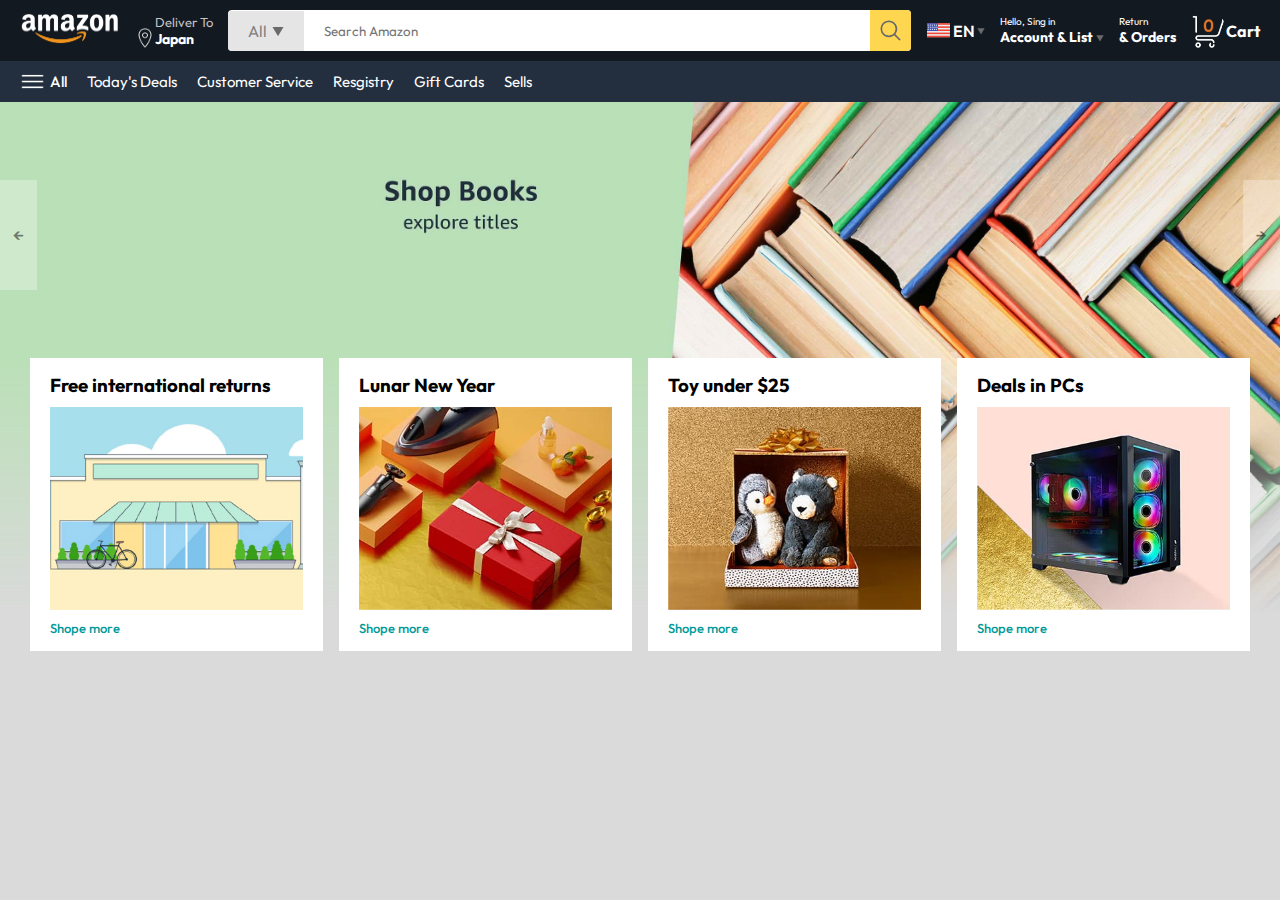
==== index.html @ f93e12a4 "begin" ====
<!DOCTYPE html>
<html lang="en">
<head>
    <meta charset="UTF-8">
    <meta name="viewport" content="width=device-width, initial-scale=1.0">
    <title>Document</title>
    <link rel="stylesheet" href="style.css">
</head>
<body>
    <nav>
        <a href="/"><img src="assets/amazon_logo.png" alt="logo" width="100"></a>
        <div class="nav-country">
            <img src="assets/location_icon.png" alt="Icon" height="20">
            <div>
                <p>Deliver To</p>
                <h1>Japan</h1>
            </div>
        </div>
        <div class="nav-search">
            <div class="nav-search-category">
                <p>All</p>
                <img src="assets/dropdown_icon.png" alt="search_icon" height="12">
            </div>
            <input type="text" class="nav-search-input" placeholder="Search Amazon">
            <img src="assets/search_icon.png" alt="search_icon" class="nav-search-icon" >
        </div>
        <div class="nav-language">
            <img src="assets/us_flag.png" width="25px" alt="flag">
            <p>EN</p>
            <img src="assets/dropdown_icon.png" alt="down-icon" width="8px">
        </div>
        <div class="nav-text">
            <p>Hello, Sing in</p>
            <h1>Account & List <img src="assets/dropdown_icon.png" alt="down-icon" width="8px"></h1>
        </div>
        <div class="nav-text">
            <p>Return</p>
            <h1>& Orders</h1>
        </div>
        <a href="" class="nav-cart"><img src="assets/cart_icon.png" alt="" width="35px"><h4>Cart</h4></a>
    </nav>
    <div class="nav-bottom">
        <div>
            <img src="assets/menu_icon.png" width="25px" alt="">
            <p>All</p>
        </div>
        <p>Today's Deals</p>
        <p>Customer Service</p>
        <p>Resgistry</p>
        <p>Gift Cards</p>
        <p>Sells</p>
    </div>
    <div class="header-slider">
        <a href="#" class="control_prev">&#8592;</a>
        <a href="#" class="control_next">&#8594;</a>
        <ul>
            <img src="assets/header1.jpg" alt="" class="header-img">
            <img src="assets/header2.jpg" alt="" class="header-img">
            <img src="assets/header3.jpg" alt="" class="header-img">
            <img src="assets/header4.jpg" alt="" class="header-img">
            <img src="assets/header5.jpg" alt="" class="header-img">
            <img src="assets/header6.jpg" alt="" class="header-img">
        </ul>
    </div>
    <div class="box-row header-box">
        <div class="box-col">
            <h3>Free international returns</h3>
            <img src="assets/box1-1.jpg" alt="">
            <a href="/">Shope more</a>
        </div>
        <div class="box-col">
            <h3>Lunar New Year</h3>
            <img src="assets/box1-2.jpg" alt="">
            <a href="/">Shope more</a>
        </div>
        <div class="box-col">
            <h3>Toy under $25</h3>
            <img src="assets/box1-3.jpg" alt="">
            <a href="/">Shope more</a>
        </div>
        <div class="box-col">
            <h3>Deals in PCs</h3>
            <img src="assets/box1-4.jpg" alt="">
            <a href="/">Shope more</a>
        </div>
    </div>

    <script src="script.js"></script>
</body>
</html>
---- style.css ----
@import url('https://fonts.googleapis.com/css2?family=Outfit:wght@100..900&display=swap');
*{
    padding: 0;
    margin: 0;
    box-sizing: border-box;
    font-family: "Outfit", sans-serif;
}
body{
    background-color: #dadada;
}
a{
    text-decoration: none;
    color: inherit;
}
/*  Navigation Bar*/
nav{
    display: flex;
    align-items: center;
    justify-content: space-between;
    background: #131921;
    padding: 10px 20px;
    color: #fff;
}
.nav-country{
    display: flex;
    align-items: end;
    margin-left: 15px;
    font-size: 13px;
    color: #c4c4c4;
}
.nav-country h1 {
    color: #fff;
    font-size: 14px;
}
.nav-search{
    flex: 1;
    display: flex;
    align-items: center;
    background: #fff;
    color: gray;
    border-radius: 4px;
    margin-left: 15px;
    max-width: 1000px;
}
.nav-search-category{
    display: flex;
    align-items: center;
    padding: 10px 20px;
    gap: 5px;
    background: #e5e5e5;
    border-radius: 4px 0 0 4px;
}
.nav-search-input{
    border: none;
    outline: none;
    padding-left: 20px;
    width: 100%;
}
.nav-search-icon{
    max-width: 41px;
    padding: 8px;
    background: #ffd64f;
    border-radius: 0 4px 4px 0;
}
.nav-language{
    display: flex;
    gap: 2px;
    align-items: center;
    font-weight: 600;
    margin-left: 15px;
}
.nav-text{
    margin-left: 15px;
}
.nav-text p {
    font-size: 10px;
}
.nav-text h1{
    font-size: 14px;
}
.nav-cart{
    display: flex;
    align-items: center;
    margin-left: 15px;
}
.nav-bottom{
    display: flex;
    align-items: center;
    gap: 20px;
    padding: 8px 20px;
    background-color: #232f3e;
    color: #fff;
    font-size: 15px;
}
.nav-bottom div {
    display: flex;
    align-items: center;
    gap: 5px;
    font-weight: 500;
}
/* Header Images */

.header-slider ul{
    display: flex;
    overflow-y: hidden;
}
.header-img{
    max-width: 100%;
    mask-image: linear-gradient(to bottom, #000000 50%, transparent 100%);
}
.header-slider a{
    position: absolute;
    top: 20%;
    z-index: 1;
    padding: 5vh 1vw;
    background: #ffffff4f;
    color: #0000007b;
    text-decoration: none;
    font-weight: 600;
    cursor: pointer;
}
.control_next {
    right: 0;
}
.box-row{
    display: flex;
    flex-wrap: wrap;
    row-gap: 20px;
    justify-content: space-between;
    margin: 20px 30px;

}
.box-col{
    display: flex;
    flex-direction: column;
    gap: 10px;
    padding: 15px 20px;
    background-color: #fff;
    max-width: 24%;
    min-height: 200px;
    z-index: 1;
}
.box-col a{
    font-size: 13px;
    color: #009999;
    font-weight: 500;
}
.header-box{
    margin-top: -20vw;
}
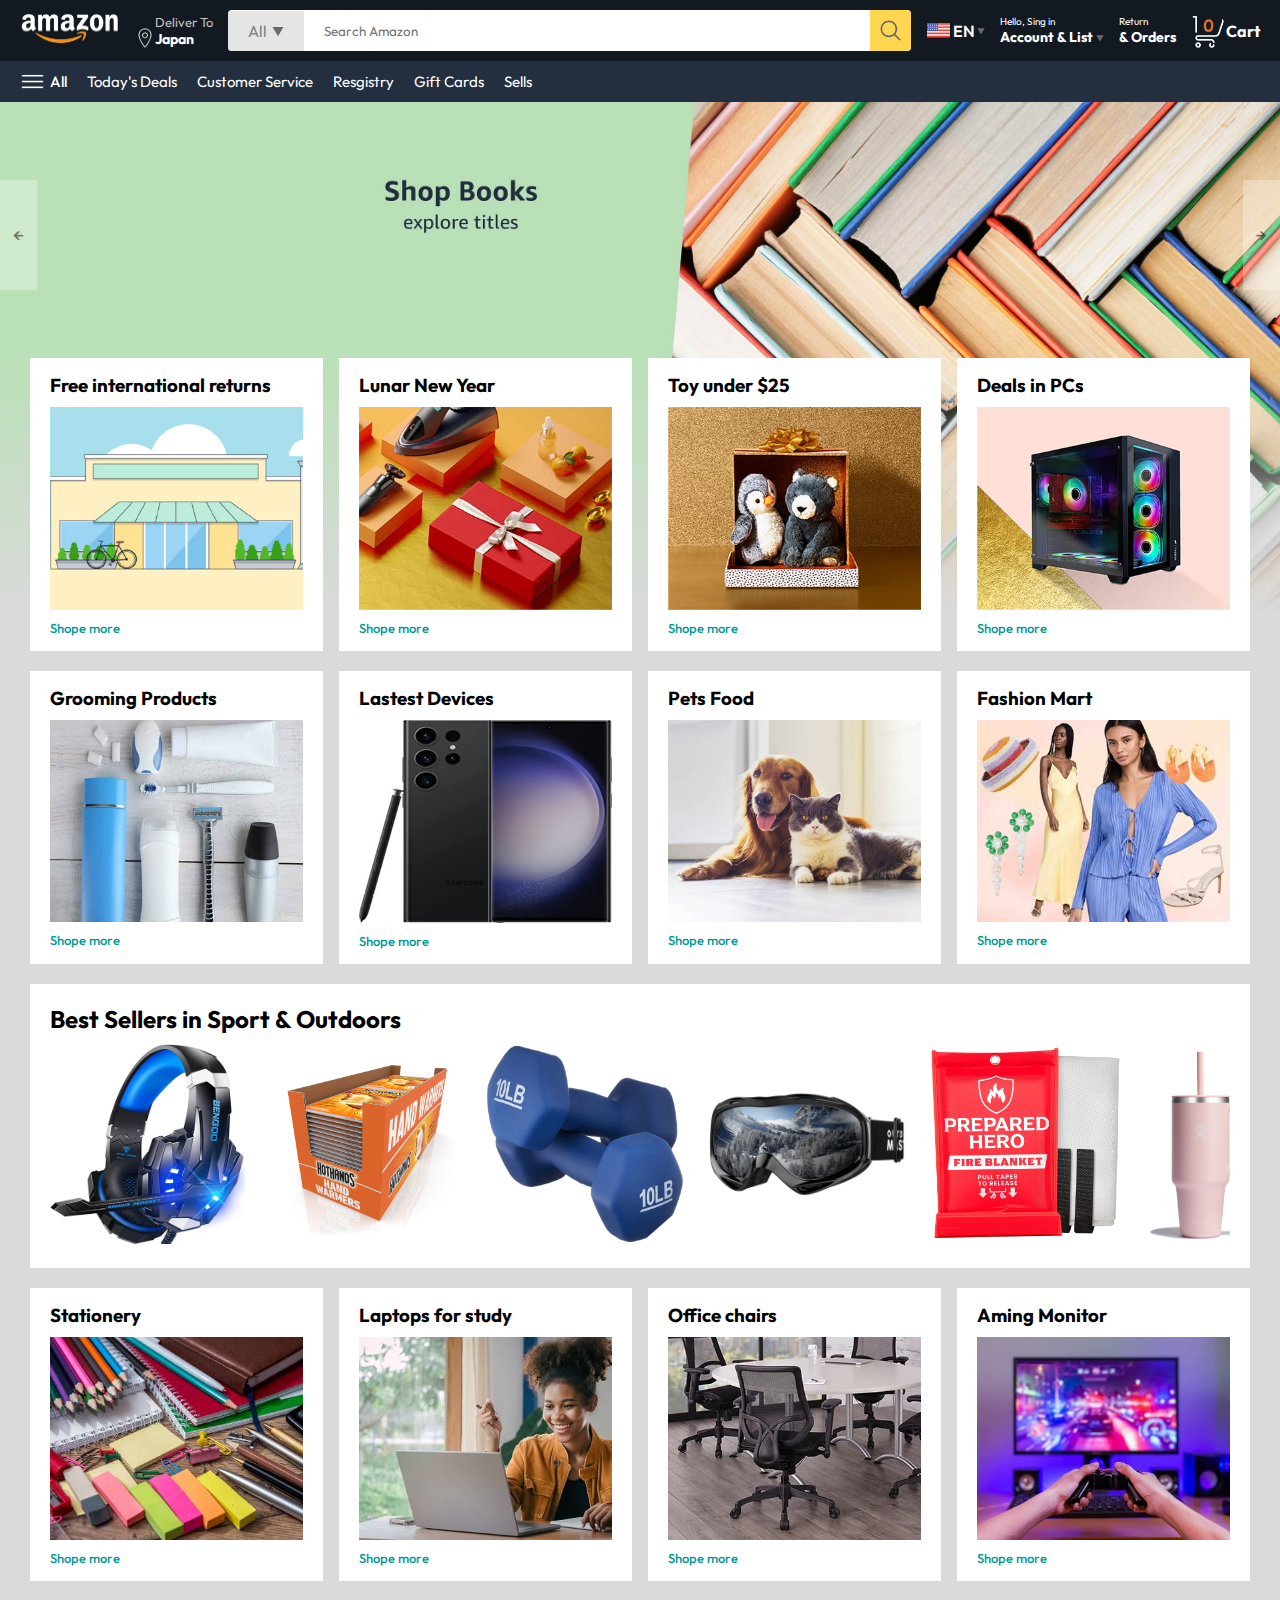
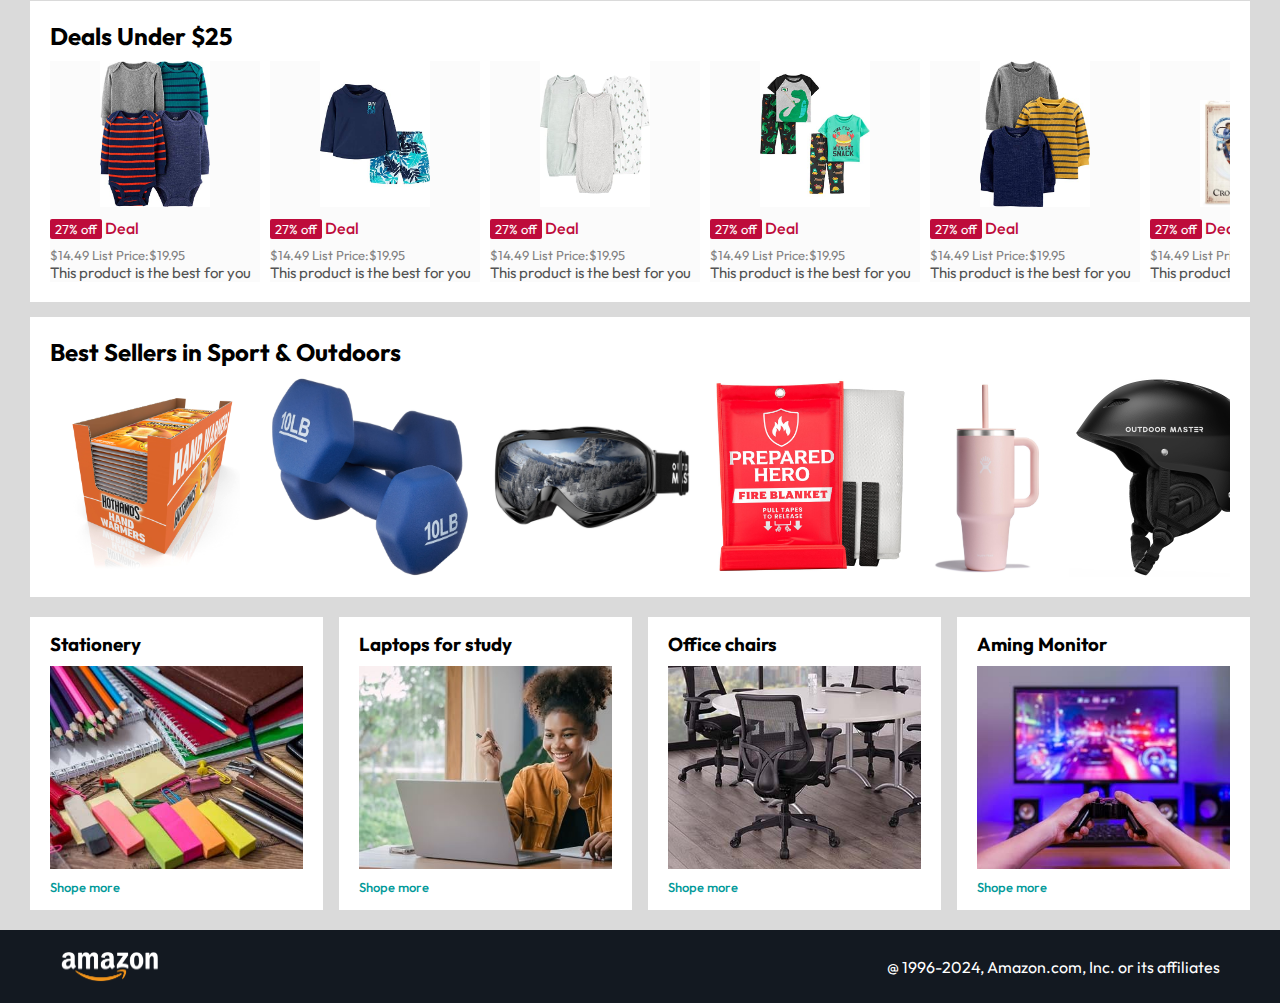
==== commit 42853fc0: "ok" ====
--- a/index.html
+++ b/index.html
@@ -37,7 +37,7 @@
             <p>Return</p>
             <h1>& Orders</h1>
         </div>
-        <a href="" class="nav-cart"><img src="assets/cart_icon.png" alt="" width="35px"><h4>Cart</h4></a>
+        <a href="cart.html" class="nav-cart"><img src="assets/cart_icon.png" alt="" width="35px"><h4>Cart</h4></a>
     </nav>
     <div class="nav-bottom">
         <div>
@@ -84,7 +84,222 @@
             <a href="/">Shope more</a>
         </div>
     </div>
-
+    <div class="box-row">
+        <div class="box-col">
+            <h3>Grooming Products</h3>
+            <img src="assets/box2-1.jpg" alt="">
+            <a href="/">Shope more</a>
+        </div>
+        <div class="box-col">
+            <h3>Lastest Devices</h3>
+            <img src="assets/box2-2.jpg" alt="">
+            <a href="/">Shope more</a>
+        </div>
+        <div class="box-col">
+            <h3>Pets Food</h3>
+            <img src="assets/box2-3.jpg" alt="">
+            <a href="/">Shope more</a>
+        </div>
+        <div class="box-col">
+            <h3>Fashion Mart</h3>
+            <img src="assets/box2-4.jpg" alt="">
+            <a href="/">Shope more</a>
+        </div>
+    </div>
+    <div class="products-slider">
+        <h2>Best Sellers in Sport & Outdoors</h2>
+        <div class="products">
+            <a href="/product.html"><img src="assets/product_img.jpg" alt=""></a>
+            <img src="assets/product1-1.jpg" alt="">
+            <img src="assets/product1-2.jpg" alt="">
+            <img src="assets/product1-3.jpg" alt="">
+            <img src="assets/product1-4.jpg" alt="">
+            <img src="assets/product1-5.jpg" alt="">
+            <img src="assets/product1-6.jpg" alt="">
+            <img src="assets/product1-7.jpg" alt="">
+            <img src="assets/product1-8.jpg" alt="">
+            <img src="assets/product1-9.jpg" alt="">
+            <img src="assets/product1-10.jpg" alt="">
+        </div>
+    </div>
+    <div class="box-row">
+        <div class="box-col">
+            <h3>Stationery</h3>
+            <img src="assets/box3-1.jpg" alt="">
+            <a href="/">Shope more</a>
+        </div>
+        <div class="box-col">
+            <h3>Laptops for study</h3>
+            <img src="assets/box3-2.jpg" alt="">
+            <a href="/">Shope more</a>
+        </div>
+        <div class="box-col">
+            <h3>Office chairs</h3>
+            <img src="assets/box3-3.jpg" alt="">
+            <a href="/">Shope more</a>
+        </div>
+        <div class="box-col">
+            <h3>Aming Monitor</h3>
+            <img src="assets/box3-4.jpg" alt="">
+            <a href="/">Shope more</a>
+        </div>
+    </div>
+    <div class="products-slider-with-price">
+        <h2>Deals Under $25</h2>
+        <div class="products">
+            <div class="product-card">
+                <div class="product-img-container">
+                    <img src="assets/product2-1.jpg" alt="">
+                </div>
+                <div class="product-offer">
+                    <p>27% off</p> <span>Deal</span>
+                </div>
+                <p class="product-price">$<span>14.49</span> List Price:$19.95</p>
+                <h4>This product is the best for you</h4>
+            </div>
+            <div class="product-card">
+                <div class="product-img-container">
+                    <img src="assets/product2-2.jpg" alt="">
+                </div>
+                <div class="product-offer">
+                    <p>27% off</p> <span>Deal</span>
+                </div>
+                <p class="product-price">$<span>14.49</span> List Price:$19.95</p>
+                <h4>This product is the best for you</h4>
+            </div>
+            <div class="product-card">
+                <div class="product-img-container">
+                    <img src="assets/product2-3.jpg" alt="">
+                </div>
+                <div class="product-offer">
+                    <p>27% off</p> <span>Deal</span>
+                </div>
+                <p class="product-price">$<span>14.49</span> List Price:$19.95</p>
+                <h4>This product is the best for you</h4>
+            </div>
+            <div class="product-card">
+                <div class="product-img-container">
+                    <img src="assets/product2-4.jpg" alt="">
+                </div>
+                <div class="product-offer">
+                    <p>27% off</p> <span>Deal</span>
+                </div>
+                <p class="product-price">$<span>14.49</span> List Price:$19.95</p>
+                <h4>This product is the best for you</h4>
+            </div>
+            <div class="product-card">
+                <div class="product-img-container">
+                    <img src="assets/product2-5.jpg" alt="">
+                </div>
+                <div class="product-offer">
+                    <p>27% off</p> <span>Deal</span>
+                </div>
+                <p class="product-price">$<span>14.49</span> List Price:$19.95</p>
+                <h4>This product is the best for you</h4>
+            </div>
+            <div class="product-card">
+                <div class="product-img-container">
+                    <img src="assets/product2-6.jpg" alt="">
+                </div>
+                <div class="product-offer">
+                    <p>27% off</p> <span>Deal</span>
+                </div>
+                <p class="product-price">$<span>14.49</span> List Price:$19.95</p>
+                <h4>This product is the best for you</h4>
+            </div>
+            <div class="product-card">
+                <div class="product-img-container">
+                    <img src="assets/product2-7.jpg" alt="">
+                </div>
+                <div class="product-offer">
+                    <p>27% off</p> <span>Deal</span>
+                </div>
+                <p class="product-price">$<span>14.49</span> List Price:$19.95</p>
+                <h4>This product is the best for you</h4>
+            </div>
+            <div class="product-card">
+                <div class="product-img-container">
+                    <img src="assets/product2-8.jpg" alt="">
+                </div>
+                <div class="product-offer">
+                    <p>27% off</p> <span>Deal</span>
+                </div>
+                <p class="product-price">$<span>14.49</span> List Price:$19.95</p>
+                <h4>This product is the best for you</h4>
+            </div>
+            <div class="product-card">
+                <div class="product-img-container">
+                    <img src="assets/product2-9.jpg" alt="">
+                </div>
+                <div class="product-offer">
+                    <p>27% off</p> <span>Deal</span>
+                </div>
+                <p class="product-price">$<span>14.49</span> List Price:$19.95</p>
+                <h4>This product is the best for you</h4>
+            </div>
+            <div class="product-card">
+                <div class="product-img-container">
+                    <img src="assets/product2-10.jpg" alt="">
+                </div>
+                <div class="product-offer">
+                    <p>27% off</p> <span>Deal</span>
+                </div>
+                <p class="product-price">$<span>14.49</span> List Price:$19.95</p>
+                <h4>This product is the best for you</h4>
+            </div>
+            <div class="product-card">
+                <div class="product-img-container">
+                    <img src="assets/product2-11.jpg" alt="">
+                </div>
+                <div class="product-offer">
+                    <p>27% off</p> <span>Deal</span>
+                </div>
+                <p class="product-price">$<span>14.49</span> List Price:$19.95</p>
+                <h4>This product is the best for you</h4>
+            </div>
+        </div>
+    </div>
+    <div class="products-slider">
+        <h2>Best Sellers in Sport & Outdoors</h2>
+        <div class="products">
+            <img src="assets/product1-1.jpg" alt="">
+            <img src="assets/product1-2.jpg" alt="">
+            <img src="assets/product1-3.jpg" alt="">
+            <img src="assets/product1-4.jpg" alt="">
+            <img src="assets/product1-5.jpg" alt="">
+            <img src="assets/product1-6.jpg" alt="">
+            <img src="assets/product1-7.jpg" alt="">
+            <img src="assets/product1-8.jpg" alt="">
+            <img src="assets/product1-9.jpg" alt="">
+            <img src="assets/product1-10.jpg" alt="">
+        </div>
+    </div>
+    <div class="box-row">
+        <div class="box-col">
+            <h3>Stationery</h3>
+            <img src="assets/box3-1.jpg" alt="">
+            <a href="/">Shope more</a>
+        </div>
+        <div class="box-col">
+            <h3>Laptops for study</h3>
+            <img src="assets/box3-2.jpg" alt="">
+            <a href="/">Shope more</a>
+        </div>
+        <div class="box-col">
+            <h3>Office chairs</h3>
+            <img src="assets/box3-3.jpg" alt="">
+            <a href="/">Shope more</a>
+        </div>
+        <div class="box-col">
+            <h3>Aming Monitor</h3>
+            <img src="assets/box3-4.jpg" alt="">
+            <a href="/">Shope more</a>
+        </div>
+    </div>
+    <footer>
+        <img src="assets/amazon_logo.png" width="100">
+        <p>@ 1996-2024, Amazon.com, Inc. or its affiliates</p>
+    </footer>
     <script src="script.js"></script>
 </body>
 </html>--- a/style.css
+++ b/style.css
@@ -122,6 +122,7 @@
 .control_next {
     right: 0;
 }
+/*  BOX IMAGES */
 .box-row{
     display: flex;
     flex-wrap: wrap;
@@ -147,4 +148,80 @@
 }
 .header-box{
     margin-top: -20vw;
+}
+.products-slider{
+    background-color: #fff;
+    margin: 0 30px;
+    padding: 20px;
+    margin-bottom: 15px;
+}
+.products-slider .products{
+    display: flex;
+    overflow-x: auto;
+    gap: 20px;
+    margin-top: 10px;
+}
+.products-slider .products img{
+    max-width: 200px;
+    max-height: 200px;
+}
+.products-slider .products::-webkit-scrollbar{
+    display: hidden;
+}
+.products-slider-with-price{
+    background-color: #fff;
+    margin: 0 30px;
+    padding: 20px;
+    margin-bottom: 15px;
+}
+.products-slider-with-price .products{
+    display: flex;
+    overflow-x: auto;
+    gap: 10px;
+    margin-top: 10px;
+}
+.products-slider-with-price .products::-webkit-scrollbar{
+    display: none;
+}
+.product-card{
+    display: flex;
+    flex-direction: column;
+    justify-content: end;
+    min-width: 210px;
+    background: #fbfbfb;
+}
+.product-card img{
+    width: 110px;
+    margin: 0 50px;
+}
+.product-offer p{
+    background-color: #be0b3b;
+    color: #fff;
+    display: inline-block;
+    padding: 2px 5px;
+    border-radius: 2px;
+    margin: 8px 0;
+    font-size: 13px;
+}
+.product-offer span{
+    color: #be0b3b;
+    font-weight: 500;
+    font-family: 12px;
+}
+.product-price{
+    color: gray;
+    font-size: 13px;
+}
+.product-card h4{
+    color: #525252;
+    font-size: 15px;
+    font-weight: 400;
+}
+footer{
+    display: flex;
+    justify-content: space-between;
+    align-items: center;
+    color: #fff;
+    background-color: #131921;
+    padding: 20px 60px;
 }